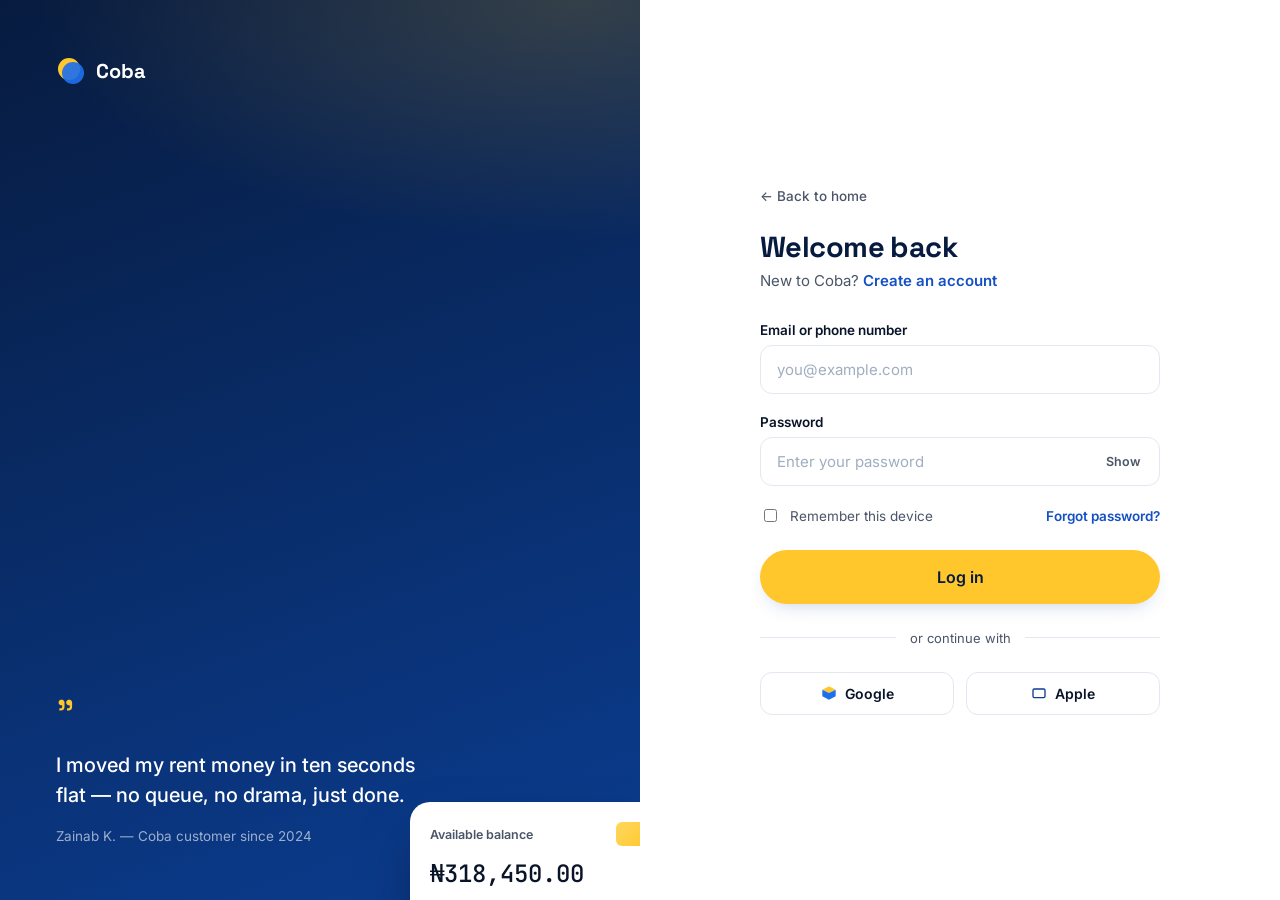
==== login.html @ b3ce4c6e "Add files via upload" ====
<!DOCTYPE html>
<html lang="en">
<head>
<meta charset="UTF-8">
<meta name="viewport" content="width=device-width, initial-scale=1.0">
<title>Log in — Coba</title>
<link rel="stylesheet" href="styles.css">
</head>
<body class="auth-body">

<div class="auth-visual">
  <a href="index.html" class="logo">
    <span class="logo-mark">
      <svg viewBox="0 0 30 30" width="30" height="30">
        <circle cx="13" cy="13" r="11" fill="#FFC72C"/>
        <circle cx="17" cy="17" r="11" fill="#1E6FEB" opacity="0.92"/>
      </svg>
    </span>
    Coba
  </a>

  <div class="auth-quote">
    <div class="mark">"</div>
    <p>I moved my rent money in ten seconds flat — no queue, no drama, just done.</p>
    <div class="who">Zainab K. — Coba customer since 2024</div>
  </div>

  <div class="auth-card-float" aria-hidden="true">
    <div class="row">
      <span style="font-size:12.5px;color:#4A5568;font-weight:600;">Available balance</span>
      <div class="chip"></div>
    </div>
    <div class="bal">₦318,450.00</div>
    <div class="num" style="margin-top:14px;">•••• •••• •••• 4471</div>
  </div>
</div>

<div class="auth-form-wrap">
  <div class="auth-form">
    <a href="index.html" class="back-link">&larr; Back to home</a>
    <h1>Welcome back</h1>
    <p class="sub">New to Coba? <a href="signup.html">Create an account</a></p>

    <div class="form-msg" id="formMsg"><span>✓</span> <span id="formMsgText">Logged in successfully</span></div>

    <form id="loginForm" novalidate>
      <div class="field" id="emailField">
        <label for="email">Email or phone number</label>
        <input type="text" id="email" name="email" placeholder="you@example.com" autocomplete="username">
        <div class="field-error">Enter a valid email or phone number.</div>
      </div>

      <div class="field" id="passField">
        <label for="password">Password</label>
        <div class="input-wrap">
          <input type="password" id="password" name="password" placeholder="Enter your password" autocomplete="current-password">
          <button type="button" class="toggle-pass" id="togglePass">Show</button>
        </div>
        <div class="field-error">Password is required.</div>
      </div>

      <div class="row-between">
        <label class="checkbox-row">
          <input type="checkbox" id="remember">
          Remember this device
        </label>
        <a href="#" class="forgot-link">Forgot password?</a>
      </div>

      <button type="submit" class="btn btn-primary btn-block btn-lg">Log in</button>

      <div class="divider">or continue with</div>
      <div class="social-row">
        <button type="button" class="btn-social">
          <svg width="16" height="16" viewBox="0 0 24 24"><path fill="#FFC72C" d="M12 2 2 7l10 5 10-5-10-5z"/><path fill="#1E6FEB" d="M2 17l10 5 10-5V7l-10 5-10-5v10z"/></svg>
          Google
        </button>
        <button type="button" class="btn-social">
          <svg width="16" height="16" viewBox="0 0 24 24"><rect x="3" y="6" width="18" height="13" rx="2" fill="none" stroke="#0B3D91" stroke-width="2"/></svg>
          Apple
        </button>
      </div>
    </form>
  </div>
</div>

<script src="script.js"></script>
</body>
</html>
---- styles.css ----
/* ============================================
   COBA — Design Tokens
   Palette: Deep Blue (trust) + Sun Yellow (energy) + White (clarity)
   Type: Space Grotesk (display) / Inter (body) / JetBrains Mono (data)
   Signature: the "Beam" — a traveling spark that represents money moving
   ============================================ */

@import url('https://fonts.googleapis.com/css2?family=Space+Grotesk:wght@500;600;700&family=Inter:wght@400;500;600;700&family=JetBrains+Mono:wght@500&display=swap');

:root{
  --blue-950:#071B3F;
  --blue-900:#0B3D91;
  --blue-700:#1450C4;
  --blue-500:#1E6FEB;
  --blue-100:#E7F0FF;
  --blue-50:#F5F8FF;
  --yellow-500:#FFC72C;
  --yellow-400:#FFD75E;
  --yellow-100:#FFF4D6;
  --ink:#0A1428;
  --ink-soft:#4A5568;
  --white:#FFFFFF;

  --font-display:'Space Grotesk', sans-serif;
  --font-body:'Inter', sans-serif;
  --font-mono:'JetBrains Mono', monospace;

  --radius-lg:24px;
  --radius-md:14px;
  --radius-sm:8px;
  --shadow-soft: 0 20px 50px -20px rgba(11,61,145,0.25);
  --shadow-tight: 0 8px 20px -10px rgba(11,61,145,0.3);
}

*{box-sizing:border-box;}
html{scroll-behavior:smooth;}
body{
  margin:0;
  font-family:var(--font-body);
  color:var(--ink);
  background:var(--white);
  -webkit-font-smoothing:antialiased;
}
img,svg{display:block;max-width:100%;}
a{color:inherit;text-decoration:none;}
button{font-family:inherit;cursor:pointer;}
h1,h2,h3,h4{font-family:var(--font-display);margin:0;line-height:1.05;letter-spacing:-0.02em;}
p{margin:0;}
ul{margin:0;padding:0;list-style:none;}

.container{
  max-width:1180px;
  margin:0 auto;
  padding:0 32px;
}

@media (prefers-reduced-motion: reduce){
  *{animation-duration:0.01ms !important; animation-iteration-count:1 !important; transition-duration:0.01ms !important; scroll-behavior:auto !important;}
}

/* Focus visibility */
a:focus-visible, button:focus-visible, input:focus-visible{
  outline:3px solid var(--blue-500);
  outline-offset:2px;
  border-radius:6px;
}

/* ---------- Buttons ---------- */
.btn{
  display:inline-flex;
  align-items:center;
  justify-content:center;
  gap:8px;
  padding:15px 28px;
  border-radius:100px;
  border:none;
  font-weight:600;
  font-size:15px;
  transition:transform .18s ease, box-shadow .18s ease, background .18s ease;
  white-space:nowrap;
}
.btn-primary{
  background:var(--yellow-500);
  color:var(--blue-950);
  box-shadow:var(--shadow-tight);
}
.btn-primary:hover{transform:translateY(-2px); background:var(--yellow-400);}
.btn-ghost{
  background:transparent;
  color:var(--white);
  border:1.5px solid rgba(255,255,255,0.35);
}
.btn-ghost:hover{background:rgba(255,255,255,0.1);}
.btn-outline-blue{
  background:transparent;
  border:1.5px solid var(--blue-900);
  color:var(--blue-900);
}
.btn-outline-blue:hover{background:var(--blue-50);}
.btn-block{width:100%;}
.btn-lg{padding:17px 28px; font-size:16px;}

/* ---------- Navbar ---------- */
.nav{
  position:sticky;
  top:0;
  z-index:50;
  background:rgba(7,27,63,0.85);
  backdrop-filter:blur(14px);
  -webkit-backdrop-filter:blur(14px);
}
.nav-inner{
  display:flex;
  align-items:center;
  justify-content:space-between;
  padding:18px 32px;
  max-width:1180px;
  margin:0 auto;
}
.logo{
  display:flex;
  align-items:center;
  gap:10px;
  font-family:var(--font-display);
  font-weight:700;
  font-size:20px;
  color:var(--white);
}
.logo-mark{
  width:30px;height:30px;position:relative;flex:none;
}
.nav-links{
  display:flex;
  gap:36px;
  align-items:center;
}
.nav-links a{
  color:rgba(255,255,255,0.75);
  font-size:14.5px;
  font-weight:500;
  transition:color .15s ease;
}
.nav-links a:hover{color:var(--white);}
.nav-actions{display:flex;gap:12px;align-items:center;}
.nav-toggle{display:none;}

@media (max-width: 860px){
  .nav-links{display:none;}
  .nav-actions .btn-ghost{display:none;}
}

/* ---------- Hero ---------- */
.hero{
  background:
    radial-gradient(1200px 500px at 15% -10%, rgba(255,199,44,0.18), transparent 60%),
    linear-gradient(180deg, var(--blue-950) 0%, var(--blue-900) 100%);
  color:var(--white);
  padding:86px 0 110px;
  position:relative;
  overflow:hidden;
}
.hero-inner{
  display:grid;
  grid-template-columns:1.05fr 0.95fr;
  gap:56px;
  align-items:center;
}
.eyebrow{
  display:inline-flex;
  align-items:center;
  gap:8px;
  background:rgba(255,199,44,0.12);
  border:1px solid rgba(255,199,44,0.35);
  color:var(--yellow-400);
  font-size:13px;
  font-weight:600;
  padding:7px 14px 7px 10px;
  border-radius:100px;
  margin-bottom:22px;
}
.eyebrow .dot{width:6px;height:6px;border-radius:50%;background:var(--yellow-500);}
.hero h1{
  font-size:clamp(36px, 4.6vw, 58px);
  font-weight:700;
  margin-bottom:22px;
}
.hero h1 .hl{color:var(--yellow-500);}
.hero p.lead{
  font-size:18px;
  line-height:1.6;
  color:rgba(255,255,255,0.72);
  max-width:460px;
  margin-bottom:34px;
}
.hero-cta{display:flex;gap:14px;flex-wrap:wrap;margin-bottom:36px;}
.hero-proof{
  display:flex;
  gap:28px;
  flex-wrap:wrap;
}
.hero-proof div{display:flex;flex-direction:column;gap:2px;}
.hero-proof b{font-family:var(--font-mono);font-size:20px;color:var(--white);}
.hero-proof span{font-size:12.5px;color:rgba(255,255,255,0.55);}

/* ---------- Signature element: The Beam (phone-to-phone transfer) ---------- */
.beam-stage{
  position:relative;
  height:420px;
}
.beam-card{
  position:absolute;
  width:230px;
  background:var(--white);
  border-radius:22px;
  box-shadow:0 30px 60px -20px rgba(0,0,0,0.45);
  padding:20px;
  color:var(--ink);
}
.beam-card.from{top:18px; left:0;}
.beam-card.to{bottom:14px; right:0;}
.beam-card .who{display:flex;align-items:center;gap:10px;margin-bottom:14px;}
.beam-card .avatar{width:34px;height:34px;border-radius:50%;background:var(--blue-100);display:flex;align-items:center;justify-content:center;font-weight:700;color:var(--blue-900);font-size:13px;}
.beam-card .name{font-weight:600;font-size:14px;}
.beam-card .role{font-size:11.5px;color:var(--ink-soft);}
.beam-card .amt{font-family:var(--font-mono);font-size:22px;font-weight:500;color:var(--blue-950);}
.beam-card .status{
  display:inline-flex;align-items:center;gap:6px;
  font-size:11.5px;font-weight:600;color:#1B8A5A;
  background:#E9F9F1;padding:5px 10px;border-radius:100px;margin-top:12px;
}
.beam-card .status .dot{width:6px;height:6px;border-radius:50%;background:#1B8A5A;}
.beam-path{position:absolute;inset:0;width:100%;height:100%;overflow:visible;}
.beam-spark{filter:drop-shadow(0 0 8px rgba(255,199,44,0.9));}

/* ---------- Section basics ---------- */
section{padding:100px 0;}
.section-head{max-width:600px;margin:0 auto 56px;text-align:center;}
.section-head .kicker{
  color:var(--blue-700);
  font-weight:700;
  font-size:13px;
  letter-spacing:0.06em;
  text-transform:uppercase;
  margin-bottom:12px;
  display:block;
}
.section-head h2{font-size:clamp(28px,3.2vw,40px);margin-bottom:14px;color:var(--blue-950);}
.section-head p{color:var(--ink-soft);font-size:16.5px;line-height:1.6;}

/* ---------- Feature grid ---------- */
.features{background:var(--blue-50);}
.feature-grid{
  display:grid;
  grid-template-columns:repeat(3,1fr);
  gap:22px;
}
.feature-card{
  background:var(--white);
  border-radius:var(--radius-lg);
  padding:32px;
  border:1px solid rgba(11,61,145,0.08);
  transition:transform .2s ease, box-shadow .2s ease;
}
.feature-card:hover{transform:translateY(-4px); box-shadow:var(--shadow-soft);}
.feature-icon{
  width:48px;height:48px;border-radius:14px;
  display:flex;align-items:center;justify-content:center;
  margin-bottom:20px;
  background:var(--blue-900);
}
.feature-card:nth-child(3n-1) .feature-icon{background:var(--yellow-500);}
.feature-card:nth-child(3n) .feature-icon{background:var(--blue-500);}
.feature-card h3{font-size:19px;margin-bottom:10px;color:var(--blue-950);}
.feature-card p{color:var(--ink-soft);font-size:14.5px;line-height:1.6;}

/* ---------- How it works / steps ---------- */
.steps{display:grid;grid-template-columns:repeat(4,1fr);gap:0;position:relative;}
.step{position:relative;padding:0 20px;text-align:left;}
.step-num{
  font-family:var(--font-mono);
  font-size:13px;
  color:var(--yellow-500);
  background:var(--blue-950);
  width:34px;height:34px;border-radius:50%;
  display:flex;align-items:center;justify-content:center;
  margin-bottom:18px;
  font-weight:500;
}
.step h4{font-size:17px;margin-bottom:8px;color:var(--blue-950);}
.step p{font-size:14px;color:var(--ink-soft);line-height:1.55;}
.step-line{
  position:absolute;top:17px;left:calc(50% + 20px);width:calc(100% - 40px);height:2px;
  background:repeating-linear-gradient(90deg, var(--blue-100) 0 8px, transparent 8px 16px);
}
.step:last-child .step-line{display:none;}

/* ---------- Stats / trust bar ---------- */
.trustbar{
  background:var(--blue-950);
  padding:44px 0;
}
.trust-inner{display:flex;justify-content:space-between;flex-wrap:wrap;gap:24px;}
.trust-item{color:rgba(255,255,255,0.9);}
.trust-item b{font-family:var(--font-mono);font-size:26px;display:block;color:var(--yellow-500);}
.trust-item span{font-size:13px;color:rgba(255,255,255,0.55);}

/* ---------- CTA band ---------- */
.cta-band{
  background:linear-gradient(120deg, var(--blue-900), var(--blue-700));
  border-radius:32px;
  padding:64px;
  margin:0 32px;
  max-width:1180px;
  margin-inline:auto;
  color:var(--white);
  display:flex;
  align-items:center;
  justify-content:space-between;
  gap:32px;
  position:relative;
  overflow:hidden;
}
.cta-band::after{
  content:'';
  position:absolute;
  width:340px;height:340px;
  background:radial-gradient(circle, rgba(255,199,44,0.35), transparent 70%);
  top:-140px;right:-80px;
  border-radius:50%;
}
.cta-band h2{font-size:clamp(24px,3vw,34px);margin-bottom:10px;max-width:420px;}
.cta-band p{color:rgba(255,255,255,0.7);max-width:400px;}
.cta-text{position:relative;z-index:1;}
.cta-actions{position:relative;z-index:1;display:flex;gap:12px;flex-wrap:wrap;}

/* ---------- Footer ---------- */
footer{background:var(--blue-950); color:rgba(255,255,255,0.6); padding:64px 0 28px;}
.footer-grid{
  display:grid;
  grid-template-columns:1.4fr repeat(3,1fr);
  gap:32px;
  padding-bottom:44px;
  border-bottom:1px solid rgba(255,255,255,0.1);
}
.footer-brand p{margin-top:14px;font-size:14px;line-height:1.6;max-width:260px;color:rgba(255,255,255,0.5);}
.footer-col h5{color:var(--white);font-size:13.5px;margin-bottom:16px;font-weight:600;}
.footer-col ul li{margin-bottom:10px;}
.footer-col a{font-size:14px;color:rgba(255,255,255,0.55);transition:color .15s ease;}
.footer-col a:hover{color:var(--yellow-500);}
.footer-bottom{
  display:flex;justify-content:space-between;align-items:center;
  padding-top:24px;font-size:13px;flex-wrap:wrap;gap:12px;
}
.footer-bottom .socials{display:flex;gap:14px;}
.footer-bottom .socials a{color:rgba(255,255,255,0.55);}

/* ============================================
   AUTH PAGES (login / signup)
   ============================================ */
.auth-body{
  min-height:100vh;
  display:grid;
  grid-template-columns:1fr 1fr;
  background:var(--white);
}
.auth-visual{
  background:
    radial-gradient(900px 400px at 90% 0%, rgba(255,199,44,0.18), transparent 60%),
    linear-gradient(160deg, var(--blue-950), var(--blue-900));
  color:var(--white);
  padding:56px;
  display:flex;
  flex-direction:column;
  justify-content:space-between;
  position:relative;
  overflow:hidden;
}
.auth-visual .logo{margin-bottom:0;}
.auth-quote{max-width:380px;}
.auth-quote .mark{font-family:var(--font-display);font-size:44px;color:var(--yellow-500);line-height:1;margin-bottom:12px;}
.auth-quote p{font-size:20px;line-height:1.5;font-weight:500;margin-bottom:18px;}
.auth-quote .who{font-size:13.5px;color:rgba(255,255,255,0.6);}
.auth-card-float{
  position:absolute;
  bottom:-40px;
  right:-30px;
  width:260px;
  background:var(--white);
  color:var(--ink);
  border-radius:20px;
  padding:20px;
  box-shadow:0 30px 60px -15px rgba(0,0,0,0.5);
}
.auth-card-float .row{display:flex;justify-content:space-between;align-items:center;margin-bottom:12px;}
.auth-card-float .bal{font-family:var(--font-mono);font-size:24px;font-weight:500;}
.auth-card-float .chip{width:34px;height:24px;border-radius:6px;background:linear-gradient(135deg,var(--yellow-400),var(--yellow-500));}
.auth-card-float .num{font-family:var(--font-mono);font-size:13px;letter-spacing:2px;color:var(--ink-soft);}

.auth-form-wrap{
  display:flex;
  align-items:center;
  justify-content:center;
  padding:56px 40px;
}
.auth-form{width:100%;max-width:400px;}
.auth-form .back-link{
  display:inline-flex;align-items:center;gap:6px;
  font-size:13.5px;color:var(--ink-soft);margin-bottom:28px;font-weight:500;
}
.auth-form .back-link:hover{color:var(--blue-900);}
.auth-form h1{font-size:29px;color:var(--blue-950);margin-bottom:8px;}
.auth-form .sub{color:var(--ink-soft);font-size:15px;margin-bottom:32px;}
.auth-form .sub a{color:var(--blue-700);font-weight:600;}

.field{margin-bottom:20px;}
.field label{
  display:block;font-size:13.5px;font-weight:600;color:var(--ink);margin-bottom:7px;
}
.field .input-wrap{position:relative;}
.field input{
  width:100%;
  padding:14px 16px;
  border:1.5px solid #E2E8F0;
  border-radius:12px;
  font-size:15px;
  font-family:var(--font-body);
  color:var(--ink);
  background:var(--white);
  transition:border-color .15s ease, box-shadow .15s ease;
}
.field input::placeholder{color:#A0AEC0;}
.field input:focus{
  border-color:var(--blue-500);
  outline:none;
  box-shadow:0 0 0 4px rgba(30,111,235,0.12);
}
.field-hint{font-size:12.5px;color:var(--ink-soft);margin-top:6px;}
.field-error{font-size:12.5px;color:#D64545;margin-top:6px;display:none;}
.field.invalid input{border-color:#D64545;}
.field.invalid .field-error{display:block;}

.toggle-pass{
  position:absolute;right:14px;top:50%;transform:translateY(-50%);
  background:none;border:none;color:var(--ink-soft);font-size:12.5px;font-weight:600;
}

.name-row{display:grid;grid-template-columns:1fr 1fr;gap:14px;}

.row-between{display:flex;justify-content:space-between;align-items:center;margin-bottom:24px;flex-wrap:wrap;gap:10px;}
.checkbox-row{display:flex;align-items:flex-start;gap:10px;font-size:13.5px;color:var(--ink-soft);line-height:1.5;}
.checkbox-row input{margin-top:3px;accent-color:var(--blue-700);}
.checkbox-row a{color:var(--blue-700);font-weight:600;}
.forgot-link{font-size:13.5px;color:var(--blue-700);font-weight:600;}

.strength-meter{display:flex;gap:5px;margin-top:8px;}
.strength-meter span{height:4px;flex:1;background:#E2E8F0;border-radius:3px;transition:background .2s ease;}

.divider{
  display:flex;align-items:center;gap:14px;margin:26px 0;
  color:var(--ink-soft);font-size:13px;
}
.divider::before,.divider::after{content:'';flex:1;height:1px;background:#E2E8F0;}

.social-row{display:grid;grid-template-columns:1fr 1fr;gap:12px;}
.btn-social{
  border:1.5px solid #E2E8F0;background:var(--white);color:var(--ink);
  padding:12px;border-radius:12px;font-weight:600;font-size:14px;
  display:flex;align-items:center;justify-content:center;gap:8px;
}
.btn-social:hover{background:var(--blue-50);}

.form-msg{
  display:none;
  align-items:center;gap:8px;
  background:#E9F9F1;color:#1B8A5A;
  font-size:13.5px;font-weight:600;
  padding:12px 14px;border-radius:10px;margin-bottom:20px;
}
.form-msg.show{display:flex;}

@media (max-width: 980px){
  .auth-body{grid-template-columns:1fr;}
  .auth-visual{display:none;}
  .hero-inner{grid-template-columns:1fr;}
  .beam-stage{height:320px;margin-top:20px;}
  .feature-grid{grid-template-columns:1fr 1fr;}
  .steps{grid-template-columns:1fr 1fr; row-gap:36px;}
  .step-line{display:none;}
  .footer-grid{grid-template-columns:1fr 1fr;}
  .cta-band{flex-direction:column;align-items:flex-start;padding:40px;}
}
@media (max-width: 600px){
  section{padding:70px 0;}
  .container{padding:0 20px;}
  .feature-grid{grid-template-columns:1fr;}
  .steps{grid-template-columns:1fr;}
  .footer-grid{grid-template-columns:1fr;gap:28px;}
  .name-row{grid-template-columns:1fr;}
  .auth-form-wrap{padding:40px 22px;}
  .trust-inner{justify-content:flex-start;}
}
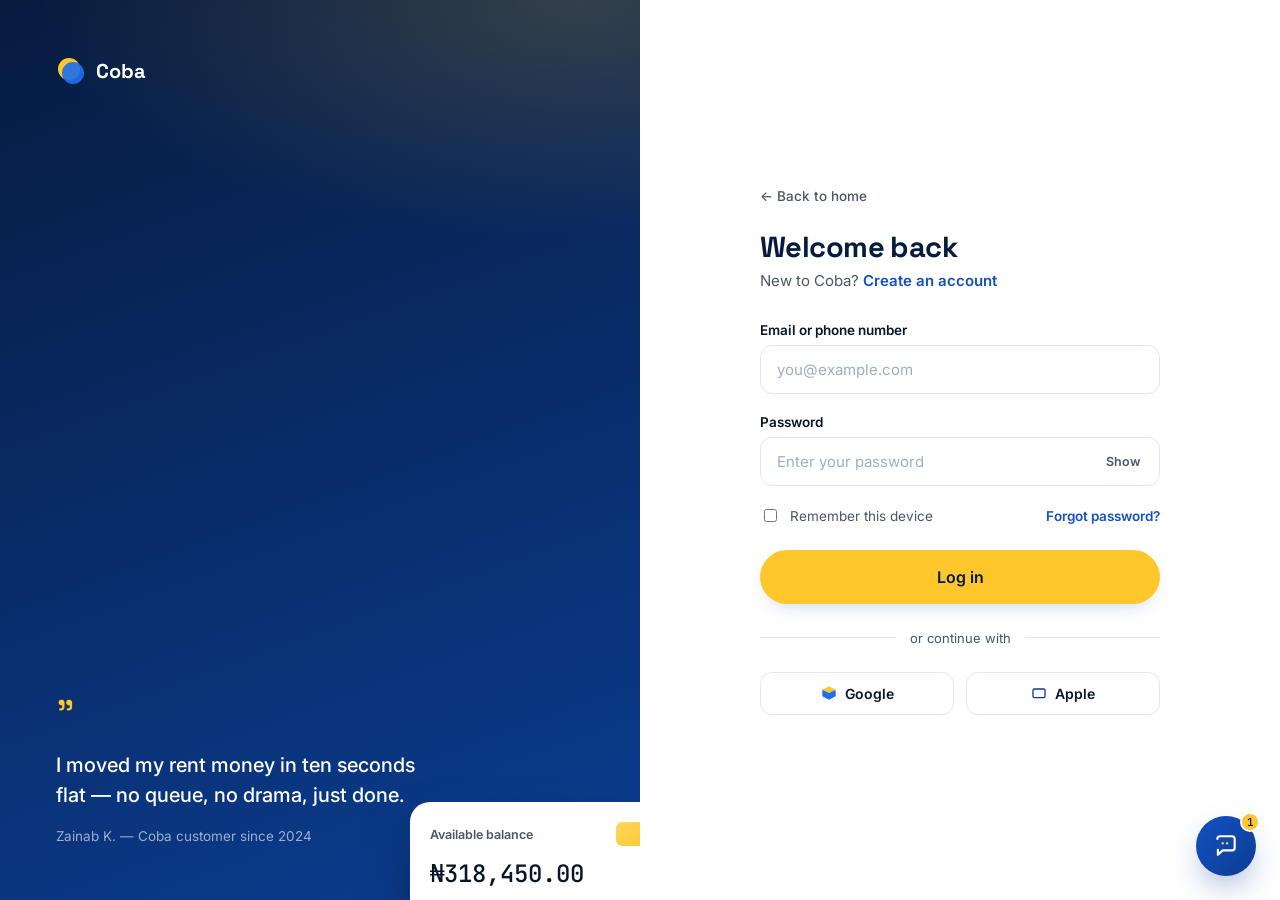
==== commit da243db5: "Add files via upload" ====
--- a/login.html
+++ b/login.html
@@ -5,6 +5,7 @@
 <meta name="viewport" content="width=device-width, initial-scale=1.0">
 <title>Log in — Coba</title>
 <link rel="stylesheet" href="styles.css">
+<link rel="stylesheet" href="chat-widget.css">
 </head>
 <body class="auth-body">
 
@@ -84,6 +85,72 @@
   </div>
 </div>
 
+<div id="cobaChatRoot">
+  <button id="chatBubble" class="chat-bubble" aria-label="Open Coba Assistant">
+    <svg class="icon-chat" width="26" height="26" viewBox="0 0 24 24" fill="none"><path d="M4 5.5A2.5 2.5 0 0 1 6.5 3h11A2.5 2.5 0 0 1 20 5.5v8a2.5 2.5 0 0 1-2.5 2.5H9l-4.5 4V15.5" stroke="#fff" stroke-width="2" stroke-linejoin="round" stroke-linecap="round"/><circle cx="9" cy="9.5" r="1.1" fill="#FFC72C"/><circle cx="13" cy="9.5" r="1.1" fill="#FFC72C"/></svg>
+    <svg class="icon-close" width="22" height="22" viewBox="0 0 24 24" fill="none"><path d="M6 6l12 12M18 6L6 18" stroke="#fff" stroke-width="2.2" stroke-linecap="round"/></svg>
+    <span class="chat-bubble-ping" aria-hidden="true"></span>
+    <span class="chat-bubble-badge" id="chatBadge">1</span>
+  </button>
+
+  <div class="chat-panel" id="chatPanel" role="dialog" aria-label="Coba Assistant" aria-hidden="true">
+    <div class="chat-panel-inner">
+      <div class="chat-sidebar-overlay" id="sidebarOverlay"></div>
+
+      <div class="chat-sidebar" id="chatSidebar">
+        <div class="chat-sidebar-head">
+          <span>Your chats</span>
+          <button class="icon-btn" id="closeSidebarBtn" aria-label="Close chat list" style="background:rgba(11,61,145,0.08);color:#0B3D91;">
+            <svg width="14" height="14" viewBox="0 0 24 24" fill="none"><path d="M6 6l12 12M18 6L6 18" stroke="currentColor" stroke-width="2.2" stroke-linecap="round"/></svg>
+          </button>
+        </div>
+        <button class="new-chat-btn" id="newChatBtn">
+          <svg width="14" height="14" viewBox="0 0 24 24" fill="none"><path d="M12 5v14M5 12h14" stroke="currentColor" stroke-width="2.2" stroke-linecap="round"/></svg>
+          New chat
+        </button>
+        <div class="chat-session-list" id="chatSessionList"></div>
+      </div>
+
+      <div class="chat-main">
+        <div class="chat-header">
+          <button class="icon-btn" id="historyBtn" aria-label="Chat history">
+            <svg width="16" height="16" viewBox="0 0 24 24" fill="none"><circle cx="12" cy="12" r="9" stroke="#fff" stroke-width="2"/><path d="M12 7v5l3 3" stroke="#fff" stroke-width="2" stroke-linecap="round"/></svg>
+          </button>
+          <div class="chat-header-title">
+            <span class="chat-avatar">
+              <svg viewBox="0 0 30 30" width="20" height="20"><circle cx="13" cy="13" r="11" fill="#FFC72C"/><circle cx="17" cy="17" r="11" fill="#1E6FEB" opacity="0.92"/></svg>
+            </span>
+            <div>
+              <div class="chat-name">Coba Assistant</div>
+              <div class="chat-status"><span class="dot"></span>Online</div>
+            </div>
+          </div>
+          <button class="icon-btn" id="closeChatBtn" aria-label="Close chat">
+            <svg width="14" height="14" viewBox="0 0 24 24" fill="none"><path d="M6 6l12 12M18 6L6 18" stroke="#fff" stroke-width="2.2" stroke-linecap="round"/></svg>
+          </button>
+        </div>
+
+        <div class="chat-messages" id="chatMessages"></div>
+
+        <div class="chat-suggestions" id="chatSuggestions">
+          <button type="button" class="suggestion-chip">How do I open an account?</button>
+          <button type="button" class="suggestion-chip">What are transfer fees?</button>
+          <button type="button" class="suggestion-chip">Is my money safe?</button>
+          <button type="button" class="suggestion-chip">My card is lost</button>
+        </div>
+
+        <form class="chat-input-row" id="chatForm">
+          <input type="text" id="chatInput" placeholder="Ask Coba Assistant..." autocomplete="off">
+          <button type="submit" class="chat-send-btn" aria-label="Send message">
+            <svg width="16" height="16" viewBox="0 0 24 24" fill="none"><path d="M3 11l18-8-8 18-2-8-8-2z" fill="#0A1428"/></svg>
+          </button>
+        </form>
+      </div>
+    </div>
+  </div>
+</div>
+
+<script src="chat-widget.js"></script>
 <script src="script.js"></script>
 </body>
 </html>
--- a/chat-widget.css
+++ b/chat-widget.css
@@ -0,0 +1,336 @@
+/* ============================================
+   COBA ASSISTANT — floating chat widget
+   Reuses design tokens from styles.css
+   ============================================ */
+
+#cobaChatRoot{
+  position:fixed;
+  right:24px;
+  bottom:24px;
+  z-index:999;
+  font-family:var(--font-body);
+}
+
+/* ---------- Bubble ---------- */
+.chat-bubble{
+  width:60px;height:60px;
+  border-radius:50%;
+  border:none;
+  background:linear-gradient(135deg, var(--blue-700), var(--blue-900));
+  box-shadow:0 14px 34px -10px rgba(11,61,145,0.55);
+  display:flex;align-items:center;justify-content:center;
+  position:relative;
+  transition:transform .2s ease, box-shadow .2s ease;
+}
+.chat-bubble:hover{transform:translateY(-3px) scale(1.03); box-shadow:0 18px 40px -8px rgba(11,61,145,0.6);}
+.chat-bubble svg{position:relative;z-index:1;}
+.chat-bubble .icon-close{display:none;}
+.chat-bubble.is-open .icon-chat{display:none;}
+.chat-bubble.is-open .icon-close{display:block;}
+
+.chat-bubble-badge{
+  position:absolute;
+  top:-4px;right:-4px;
+  background:var(--yellow-500);
+  color:var(--blue-950);
+  font-family:var(--font-mono);
+  font-size:11px;font-weight:500;
+  width:20px;height:20px;
+  border-radius:50%;
+  display:flex;align-items:center;justify-content:center;
+  border:2px solid var(--white);
+}
+.chat-bubble-badge.hidden{display:none;}
+
+.chat-bubble-ping{
+  position:absolute;inset:0;border-radius:50%;
+  border:2px solid var(--yellow-500);
+  opacity:0;
+  animation:cobaPing 2.8s ease-out infinite;
+}
+@keyframes cobaPing{
+  0%{transform:scale(1); opacity:0.55;}
+  70%{transform:scale(1.45); opacity:0;}
+  100%{opacity:0;}
+}
+@media (prefers-reduced-motion: reduce){
+  .chat-bubble-ping{animation:none; display:none;}
+}
+
+/* ---------- Panel ---------- */
+.chat-panel{
+  position:absolute;
+  right:0;
+  bottom:76px;
+  width:380px;
+  height:600px;
+  max-height:calc(100vh - 120px);
+  background:var(--white);
+  border-radius:20px;
+  box-shadow:0 30px 70px -20px rgba(7,27,63,0.45);
+  overflow:hidden;
+  transform:translateY(16px) scale(0.98);
+  opacity:0;
+  pointer-events:none;
+  transition:transform .22s ease, opacity .18s ease;
+  border:1px solid rgba(11,61,145,0.08);
+}
+.chat-panel.is-open{
+  transform:translateY(0) scale(1);
+  opacity:1;
+  pointer-events:auto;
+}
+
+.chat-panel-inner{
+  position:relative;
+  display:flex;
+  width:100%;height:100%;
+  overflow:hidden;
+}
+
+/* ---------- Sidebar (slide-in drawer within the panel) ---------- */
+.chat-sidebar{
+  position:absolute;
+  top:0;left:0;bottom:0;
+  width:78%;
+  background:var(--blue-50);
+  border-right:1px solid rgba(11,61,145,0.1);
+  transform:translateX(-100%);
+  transition:transform .22s ease;
+  z-index:3;
+  display:flex;
+  flex-direction:column;
+  padding:16px;
+}
+.chat-sidebar.is-open{transform:translateX(0);}
+
+.chat-sidebar-overlay{
+  position:absolute;inset:0;
+  background:rgba(7,27,63,0.25);
+  opacity:0;
+  pointer-events:none;
+  transition:opacity .2s ease;
+  z-index:2;
+}
+.chat-sidebar-overlay.is-open{opacity:1;pointer-events:auto;}
+
+.chat-sidebar-head{
+  display:flex;align-items:center;justify-content:space-between;
+  margin-bottom:14px;
+}
+.chat-sidebar-head span{
+  font-family:var(--font-display);
+  font-weight:700;
+  font-size:15px;
+  color:var(--blue-950);
+}
+
+.new-chat-btn{
+  display:flex;align-items:center;justify-content:center;gap:8px;
+  width:100%;
+  padding:11px 14px;
+  border-radius:12px;
+  border:1.5px dashed var(--blue-500);
+  background:var(--white);
+  color:var(--blue-700);
+  font-weight:600;
+  font-size:13.5px;
+  margin-bottom:14px;
+  transition:background .15s ease;
+}
+.new-chat-btn:hover{background:var(--blue-100);}
+
+.chat-session-list{
+  flex:1;
+  overflow-y:auto;
+  display:flex;
+  flex-direction:column;
+  gap:6px;
+}
+.chat-session-item{
+  display:flex;
+  flex-direction:column;
+  gap:2px;
+  padding:10px 12px;
+  border-radius:10px;
+  background:transparent;
+  border:1px solid transparent;
+  text-align:left;
+  width:100%;
+}
+.chat-session-item:hover{background:var(--white);}
+.chat-session-item.active{
+  background:var(--white);
+  border-color:rgba(11,61,145,0.12);
+  box-shadow:0 4px 12px -6px rgba(11,61,145,0.25);
+}
+.chat-session-title{
+  font-size:13px;font-weight:600;color:var(--ink);
+  white-space:nowrap;overflow:hidden;text-overflow:ellipsis;
+}
+.chat-session-time{font-size:11px;color:var(--ink-soft);}
+.chat-session-empty{
+  font-size:12.5px;color:var(--ink-soft);
+  padding:14px 4px;text-align:center;
+}
+
+/* ---------- Main chat column ---------- */
+.chat-main{
+  position:relative;
+  z-index:1;
+  display:flex;
+  flex-direction:column;
+  width:100%;height:100%;
+  background:var(--white);
+}
+
+.chat-header{
+  display:flex;align-items:center;gap:10px;
+  padding:14px 16px;
+  background:linear-gradient(120deg, var(--blue-950), var(--blue-900));
+  color:var(--white);
+  flex:none;
+}
+.icon-btn{
+  width:32px;height:32px;flex:none;
+  border:none;background:rgba(255,255,255,0.12);
+  border-radius:9px;
+  display:flex;align-items:center;justify-content:center;
+  color:var(--white);
+  transition:background .15s ease;
+}
+.icon-btn:hover{background:rgba(255,255,255,0.22);}
+.chat-header-title{display:flex;align-items:center;gap:10px;flex:1;min-width:0;}
+.chat-avatar{
+  width:32px;height:32px;border-radius:50%;flex:none;
+  background:var(--white);
+  display:flex;align-items:center;justify-content:center;
+}
+.chat-name{font-family:var(--font-display);font-weight:700;font-size:14.5px;}
+.chat-status{display:flex;align-items:center;gap:5px;font-size:11.5px;color:rgba(255,255,255,0.7);}
+.chat-status .dot{width:6px;height:6px;border-radius:50%;background:#39D98A;}
+
+.chat-messages{
+  flex:1;
+  overflow-y:auto;
+  padding:16px;
+  display:flex;
+  flex-direction:column;
+  gap:12px;
+  background:var(--blue-50);
+}
+.msg{
+  max-width:82%;
+  padding:10px 14px;
+  border-radius:16px;
+  font-size:13.5px;
+  line-height:1.5;
+}
+.msg.bot{
+  align-self:flex-start;
+  background:var(--white);
+  color:var(--ink);
+  border-bottom-left-radius:4px;
+  box-shadow:0 2px 10px -4px rgba(11,61,145,0.15);
+}
+.msg.user{
+  align-self:flex-end;
+  background:var(--blue-700);
+  color:var(--white);
+  border-bottom-right-radius:4px;
+}
+.msg-time{
+  font-size:10.5px;
+  color:var(--ink-soft);
+  margin-top:4px;
+  align-self:flex-end;
+}
+.msg.user + .msg-time{align-self:flex-end;}
+
+.typing-indicator{
+  align-self:flex-start;
+  display:flex;gap:4px;
+  padding:12px 14px;
+  background:var(--white);
+  border-radius:16px;
+  border-bottom-left-radius:4px;
+  box-shadow:0 2px 10px -4px rgba(11,61,145,0.15);
+}
+.typing-indicator span{
+  width:6px;height:6px;border-radius:50%;
+  background:var(--blue-500);
+  opacity:0.4;
+  animation:typingBounce 1.2s ease-in-out infinite;
+}
+.typing-indicator span:nth-child(2){animation-delay:.15s;}
+.typing-indicator span:nth-child(3){animation-delay:.3s;}
+@keyframes typingBounce{
+  0%,60%,100%{transform:translateY(0); opacity:0.4;}
+  30%{transform:translateY(-4px); opacity:1;}
+}
+
+.chat-suggestions{
+  display:flex;
+  flex-wrap:wrap;
+  gap:8px;
+  padding:0 16px 12px;
+  flex:none;
+  background:var(--blue-50);
+}
+.suggestion-chip{
+  border:1px solid rgba(11,61,145,0.18);
+  background:var(--white);
+  color:var(--blue-900);
+  font-size:12px;
+  font-weight:600;
+  padding:8px 12px;
+  border-radius:100px;
+  transition:background .15s ease, border-color .15s ease;
+}
+.suggestion-chip:hover{background:var(--blue-100); border-color:var(--blue-500);}
+
+.chat-input-row{
+  display:flex;
+  align-items:center;
+  gap:10px;
+  padding:12px;
+  border-top:1px solid rgba(11,61,145,0.08);
+  background:var(--white);
+  flex:none;
+}
+.chat-input-row input{
+  flex:1;
+  border:1.5px solid #E2E8F0;
+  border-radius:100px;
+  padding:11px 16px;
+  font-size:13.5px;
+  font-family:var(--font-body);
+  color:var(--ink);
+  background:var(--blue-50);
+}
+.chat-input-row input:focus{
+  outline:none;
+  border-color:var(--blue-500);
+  background:var(--white);
+}
+.chat-send-btn{
+  width:40px;height:40px;flex:none;
+  border:none;border-radius:50%;
+  background:var(--yellow-500);
+  color:var(--blue-950);
+  display:flex;align-items:center;justify-content:center;
+  transition:background .15s ease, transform .15s ease;
+}
+.chat-send-btn:hover{background:var(--yellow-400); transform:translateY(-1px);}
+.chat-send-btn:disabled{opacity:0.5; pointer-events:none;}
+
+/* ---------- Mobile ---------- */
+@media (max-width: 480px){
+  #cobaChatRoot{right:16px; bottom:16px;}
+  .chat-panel{
+    width:calc(100vw - 32px);
+    height:calc(100vh - 120px);
+    bottom:76px;
+    right:0;
+  }
+}
